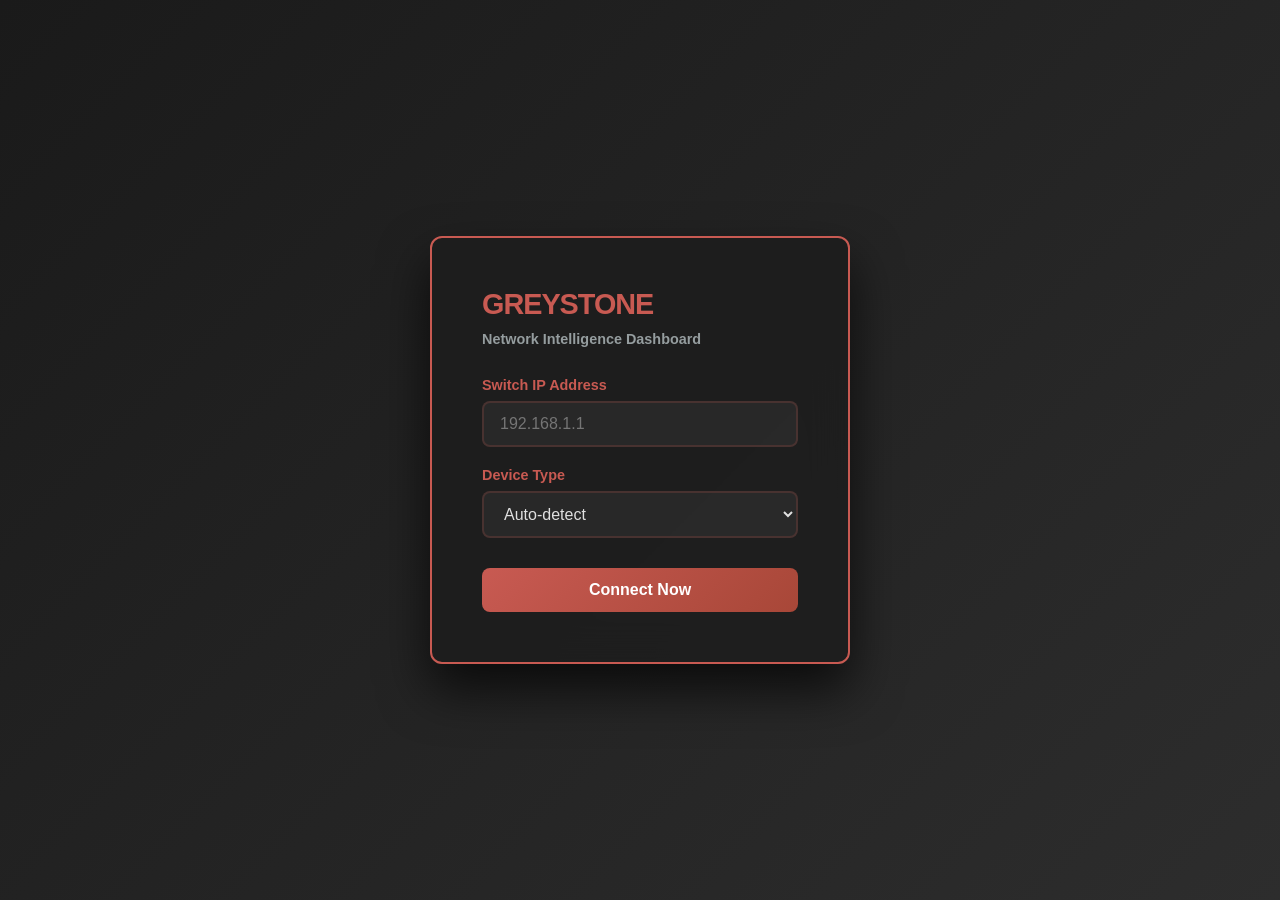
==== switch_health_web/index.html @ efeafa9c "Initial commit" ====
<!DOCTYPE html>
<html lang="en">
<head>
    <meta charset="UTF-8">
    <meta name="viewport" content="width=device-width, initial-scale=1.0">
    <title>Greystone - Network Intelligence Dashboard</title>
    <script src="https://cdn.jsdelivr.net/npm/chart.js@4.4.0/dist/chart.umd.js"></script>
    <link href="https://cdnjs.cloudflare.com/ajax/libs/font-awesome/6.4.0/css/all.min.css" rel="stylesheet">
    <style>
        * {
            margin: 0;
            padding: 0;
            box-sizing: border-box;
        }

        :root {
            --primary-red: #c85a52;
            --dark-red: #a84738;
            --light-red: #d9776d;
        }

        body {
            font-family: 'Segoe UI', Tahoma, Geneva, Verdana, sans-serif;
            background: linear-gradient(135deg, #1a1a1a 0%, #2d2d2d 100%);
            color: #e0e0e0;
            min-height: 100vh;
        }

        /* LOGIN SCREEN */
        .login-wrapper {
            display: flex;
            align-items: center;
            justify-content: center;
            min-height: 100vh;
            background: linear-gradient(135deg, #1a1a1a 0%, #2d2d2d 100%);
        }

        .login-wrapper.hidden {
            display: none;
        }

        .login-card {
            background: rgba(30, 30, 30, 0.95);
            backdrop-filter: blur(20px);
            border: 2px solid var(--primary-red);
            border-radius: 12px;
            padding: 50px;
            width: 100%;
            max-width: 420px;
            box-shadow: 0 25px 50px rgba(0, 0, 0, 0.7);
        }

        .login-logo-img {
            height: 60px;
            width: auto;
            margin-bottom: 20px;
        }

        .login-logo {
            font-size: 1.8rem;
            font-weight: 900;
            color: var(--primary-red);
            margin-bottom: 10px;
            letter-spacing: -1px;
        }

        .login-subtitle {
            color: #959d9f;
            font-size: 0.9rem;
            margin-bottom: 30px;
            font-weight: 600;
        }

        .form-group {
            margin-bottom: 20px;
        }

        .form-group label {
            display: block;
            margin-bottom: 8px;
            font-weight: 600;
            color: var(--primary-red);
            font-size: 0.9rem;
        }

        .form-group input,
        .form-group select {
            width: 100%;
            padding: 12px 16px;
            background: rgba(255, 255, 255, 0.05);
            border: 2px solid rgba(200, 90, 82, 0.2);
            border-radius: 8px;
            color: #e0e0e0;
            font-size: 1rem;
            transition: all 0.3s;
        }

        .form-group input:focus,
        .form-group select:focus {
            outline: none;
            border-color: var(--primary-red);
            background: rgba(200, 90, 82, 0.1);
            box-shadow: 0 0 0 3px rgba(200, 90, 82, 0.1);
        }

        .login-btn {
            width: 100%;
            padding: 13px;
            background: linear-gradient(135deg, var(--primary-red), var(--dark-red));
            color: #fff;
            border: none;
            border-radius: 8px;
            font-weight: 700;
            font-size: 1rem;
            cursor: pointer;
            transition: all 0.3s;
            margin-top: 10px;
        }

        .login-btn:hover {
            transform: translateY(-2px);
            box-shadow: 0 10px 25px rgba(200, 90, 82, 0.3);
        }

        #connect-error {
            color: #ff6b6b;
            font-size: 0.9rem;
            margin-top: 15px;
            padding: 10px;
            background: rgba(255, 107, 107, 0.1);
            border-radius: 6px;
            border: 1px solid rgba(255, 107, 107, 0.3);
            display: none;
        }

        /* DASHBOARD */
        .dashboard {
            display: flex;
            flex-direction: column;
            min-height: 100vh;
        }

        .dashboard.hidden {
            display: none;
        }

        /* Header */
        .header {
            background: linear-gradient(180deg, rgba(30, 30, 30, 0.95) 0%, rgba(20, 20, 20, 0.9) 100%);
            backdrop-filter: blur(10px);
            border-bottom: 2px solid var(--primary-red);
            padding: 20px 40px;
            display: flex;
            justify-content: space-between;
            align-items: center;
        }

        .logo {
            font-size: 1.4rem;
            font-weight: 900;
            color: var(--primary-red);
            display: flex;
            align-items: center;
            gap: 10px;
            letter-spacing: -0.5px;
        }

        .header-right {
            display: flex;
            gap: 30px;
            align-items: center;
        }

        .device-info {
            text-align: right;
        }

        .device-name {
            font-size: 1.1rem;
            font-weight: 700;
            color: #fff;
        }

        .device-status {
            font-size: 0.85rem;
            color: var(--primary-red);
            margin-top: 2px;
            font-weight: 600;
        }

        .status-live {
            display: inline-flex;
            align-items: center;
            gap: 6px;
            padding: 8px 16px;
            background: rgba(200, 90, 82, 0.1);
            border: 2px solid var(--primary-red);
            border-radius: 20px;
            font-size: 0.85rem;
            font-weight: 700;
            color: var(--primary-red);
        }

        .pulse-dot {
            width: 8px;
            height: 8px;
            background: var(--primary-red);
            border-radius: 50%;
            animation: pulse-animation 2s infinite;
        }

        @keyframes pulse-animation {
            0%, 100% { opacity: 1; }
            50% { opacity: 0.4; }
        }

        .btn-disconnect {
            padding: 10px 20px;
            background: rgba(200, 90, 82, 0.15);
            border: 2px solid var(--primary-red);
            color: var(--primary-red);
            border-radius: 6px;
            cursor: pointer;
            font-weight: 700;
            font-size: 0.9rem;
            transition: all 0.3s;
        }

        .btn-disconnect:hover {
            background: rgba(200, 90, 82, 0.3);
        }

        /* Tabs */
        .tabs {
            display: flex;
            gap: 0;
            background: rgba(20, 20, 20, 0.8);
            border-bottom: 2px solid rgba(200, 90, 82, 0.2);
            padding: 0 40px;
            overflow-x: auto;
        }

        .tab-button {
            padding: 16px 24px;
            background: transparent;
            border: none;
            color: #959d9f;
            cursor: pointer;
            font-weight: 700;
            font-size: 0.95rem;
            border-bottom: 3px solid transparent;
            transition: all 0.3s;
            white-space: nowrap;
        }

        .tab-button:hover {
            color: var(--primary-red);
        }

        .tab-button.active {
            color: var(--primary-red);
            border-bottom-color: var(--primary-red);
        }

        /* Content */
        .content {
            flex: 1;
            padding: 40px;
            overflow-y: auto;
            display: flex;
            flex-direction: column;
        }

        .tab-content {
            display: none;
            flex: 1;
        }

        .tab-content.active {
            display: flex;
            flex-direction: column;
        }

        /* Topology Visualization */
        .topo-wrapper {
            display: flex;
            gap: 20px;
            flex: 1;
        }

        .topo-canvas-container {
            flex: 1;
            background: rgba(30, 30, 30, 0.6);
            border: 2px solid rgba(200, 90, 82, 0.2);
            border-radius: 12px;
            padding: 20px;
            position: relative;
            overflow: hidden;
        }

        #topoSVG {
            width: 100%;
            height: 100%;
            background: linear-gradient(135deg, rgba(20,20,20,0.8) 0%, rgba(30,30,30,0.6) 100%);
            border-radius: 8px;
        }

        .topo-panel {
            width: 350px;
            background: rgba(30, 30, 30, 0.6);
            border: 2px solid rgba(200, 90, 82, 0.2);
            border-radius: 12px;
            padding: 20px;
            overflow-y: auto;
            display: flex;
            flex-direction: column;
            gap: 20px;
        }

        .panel-section {
            border: 2px solid rgba(200, 90, 82, 0.1);
            border-radius: 8px;
            padding: 12px;
            background: rgba(200, 90, 82, 0.03);
        }

        .panel-title {
            font-weight: 700;
            color: var(--primary-red);
            margin-bottom: 12px;
            font-size: 0.95rem;
        }

        .device-entry {
            display: flex;
            align-items: center;
            gap: 10px;
            padding: 8px;
            background: rgba(200, 90, 82, 0.05);
            border-radius: 6px;
            margin-bottom: 6px;
            font-size: 0.85rem;
            cursor: pointer;
            transition: all 0.3s;
        }

        .device-entry:hover {
            background: rgba(200, 90, 82, 0.15);
        }

        .device-status-indicator {
            width: 12px;
            height: 12px;
            border-radius: 50%;
            flex-shrink: 0;
        }

        .device-status-indicator.up {
            background: #00ff00;
            box-shadow: 0 0 8px #00ff00;
        }

        .device-status-indicator.down {
            background: #ff0000;
            box-shadow: 0 0 8px #ff0000;
        }

        .logs-panel {
            background: rgba(30, 30, 30, 0.6);
            border: 2px solid rgba(200, 90, 82, 0.2);
            border-radius: 12px;
            padding: 20px;
            flex: 1;
            display: flex;
            flex-direction: column;
            margin-top: 20px;
        }

        .logs-header {
            display: flex;
            justify-content: space-between;
            align-items: center;
            margin-bottom: 12px;
            padding-bottom: 12px;
            border-bottom: 2px solid rgba(200, 90, 82, 0.1);
        }

        .logs-title {
            font-weight: 700;
            color: var(--primary-red);
            font-size: 1rem;
        }

        .logs-filter {
            display: flex;
            gap: 8px;
        }

        .filter-btn {
            padding: 4px 10px;
            background: rgba(200, 90, 82, 0.1);
            border: 2px solid rgba(200, 90, 82, 0.2);
            color: var(--primary-red);
            border-radius: 4px;
            cursor: pointer;
            font-size: 0.75rem;
            font-weight: 600;
            transition: all 0.3s;
        }

        .filter-btn.active {
            background: rgba(200, 90, 82, 0.3);
            border-color: var(--primary-red);
        }

        .logs-content {
            flex: 1;
            overflow-y: auto;
            font-family: 'Courier New', monospace;
            font-size: 0.8rem;
        }

        .log-entry {
            padding: 8px;
            background: rgba(200, 90, 82, 0.05);
            border-left: 3px solid var(--primary-red);
            margin-bottom: 6px;
            border-radius: 2px;
            display: flex;
            gap: 10px;
        }

        .log-entry.error {
            border-left-color: #ff6b6b;
            background: rgba(255, 107, 107, 0.05);
            color: #ff9999;
        }

        .log-entry.warning {
            border-left-color: #ffaa00;
            background: rgba(255, 170, 0, 0.05);
            color: #ffcc99;
        }

        .log-entry.info {
            border-left-color: var(--primary-red);
            background: rgba(200, 90, 82, 0.05);
            color: #ffa080;
        }

        .log-time {
            color: #707070;
            flex-shrink: 0;
            min-width: 100px;
            font-size: 0.75rem;
        }

        .log-msg {
            flex: 1;
            word-break: break-word;
        }

        /* Node styles */
        .topo-node {
            cursor: pointer;
            transition: all 0.3s;
        }

        .topo-node:hover circle {
            filter: brightness(1.3);
        }

        .topo-node text {
            pointer-events: none;
        }

        .topo-link {
            stroke-width: 2;
            fill: none;
            stroke-dasharray: 5,5;
            animation: dashMove 20s linear infinite;
        }

        @keyframes dashMove {
            to {
                stroke-dashoffset: -100;
            }
        }

        .topo-link.up {
            stroke: #00ff00;
            opacity: 0.6;
        }

        .topo-link.down {
            stroke: #ff0000;
            opacity: 0.3;
        }

        .topo-label {
            font-size: 11px;
            fill: #959d9f;
            pointer-events: none;
        }

        /* Metric cards */
        .metrics-grid {
            display: grid;
            grid-template-columns: repeat(auto-fit, minmax(250px, 1fr));
            gap: 20px;
            margin-bottom: 30px;
        }

        .metric-box {
            background: rgba(30, 30, 30, 0.6);
            border: 2px solid rgba(200, 90, 82, 0.2);
            border-radius: 12px;
            padding: 24px;
            position: relative;
            overflow: hidden;
        }

        .metric-box::before {
            content: '';
            position: absolute;
            top: 0;
            left: 0;
            right: 0;
            height: 3px;
            background: linear-gradient(90deg, var(--primary-red), var(--dark-red));
        }

        .metric-value {
            font-size: 2.5rem;
            font-weight: 800;
            color: var(--primary-red);
            margin-bottom: 12px;
        }

        .metric-bar {
            height: 6px;
            background: rgba(200, 90, 82, 0.1);
            border-radius: 3px;
            overflow: hidden;
            margin-bottom: 8px;
        }

        .metric-fill {
            height: 100%;
            background: linear-gradient(90deg, var(--primary-red), var(--dark-red));
            width: 0%;
            transition: width 0.5s ease;
        }

        /* Charts */
        .chart-section {
            display: grid;
            grid-template-columns: repeat(auto-fit, minmax(350px, 1fr));
            gap: 20px;
            margin-bottom: 30px;
        }

        .chart-box {
            background: rgba(30, 30, 30, 0.6);
            border: 2px solid rgba(200, 90, 82, 0.2);
            border-radius: 12px;
            padding: 24px;
        }

        .chart-title {
            font-weight: 700;
            color: var(--primary-red);
            margin-bottom: 20px;
            font-size: 1.05rem;
        }

        .chart-container {
            position: relative;
            height: 300px;
        }

        /* Configuration Workflow */
        .workflow-container {
            background: rgba(30, 30, 30, 0.6);
            border: 2px solid rgba(200, 90, 82, 0.2);
            border-radius: 12px;
            padding: 20px;
            margin-bottom: 20px;
        }

        .workflow-title {
            font-weight: 700;
            color: var(--primary-red);
            margin-bottom: 20px;
            font-size: 1.1rem;
        }

        .workflow-diagram {
            display: flex;
            align-items: center;
            justify-content: space-around;
            gap: 15px;
            margin-bottom: 20px;
            overflow-x: auto;
            padding: 10px;
        }

        .workflow-step {
            display: flex;
            flex-direction: column;
            align-items: center;
            gap: 8px;
            min-width: 100px;
        }

        .workflow-icon {
            width: 50px;
            height: 50px;
            background: rgba(200, 90, 82, 0.1);
            border: 2px solid var(--primary-red);
            border-radius: 50%;
            display: flex;
            align-items: center;
            justify-content: center;
            font-size: 24px;
        }

        .workflow-label {
            font-size: 0.85rem;
            color: #a0a0a0;
            text-align: center;
            font-weight: 600;
        }

        .workflow-arrow {
            font-size: 24px;
            color: var(--primary-red);
        }

        .config-controls {
            display: grid;
            grid-template-columns: 1fr 2fr;
            gap: 20px;
            margin-bottom: 20px;
        }

        .config-selector {
            display: flex;
            flex-direction: column;
            gap: 12px;
        }

        .config-selector label {
            font-weight: 700;
            color: var(--primary-red);
            font-size: 0.9rem;
        }

        .config-selector select {
            padding: 10px;
            background: rgba(30,30,30,0.8);
            border: 2px solid rgba(200,90,82,0.2);
            color: #fff;
            border-radius: 6px;
        }

        .config-params {
            display: flex;
            flex-direction: column;
            gap: 12px;
        }

        .param-input {
            display: flex;
            flex-direction: column;
            gap: 6px;
        }

        .param-input label {
            font-size: 0.85rem;
            color: var(--primary-red);
            font-weight: 600;
        }

        .param-input input {
            padding: 8px 12px;
            background: rgba(30,30,30,0.8);
            border: 2px solid rgba(200,90,82,0.2);
            color: #fff;
            border-radius: 6px;
        }

        .config-buttons {
            display: flex;
            gap: 10px;
            margin-bottom: 20px;
        }

        .btn-config {
            flex: 1;
            padding: 12px;
            border: none;
            border-radius: 6px;
            cursor: pointer;
            font-weight: 700;
            transition: all 0.3s;
        }

        .btn-preview {
            background: rgba(200,90,82,0.2);
            border: 2px solid var(--primary-red);
            color: var(--primary-red);
        }

        .btn-preview:hover {
            background: rgba(200,90,82,0.3);
        }

        .btn-apply {
            background: linear-gradient(135deg, var(--primary-red), var(--dark-red));
            color: #fff;
        }

        .btn-apply:hover {
            transform: translateY(-2px);
            box-shadow: 0 5px 15px rgba(200, 90, 82, 0.3);
        }

        .config-output {
            display: none;
            background: rgba(0,0,0,0.3);
            border: 2px solid rgba(200,90,82,0.2);
            border-radius: 6px;
            padding: 15px;
            font-family: monospace;
            font-size: 0.8rem;
            color: #90EE90;
            max-height: 300px;
            overflow-y: auto;
        }

        ::-webkit-scrollbar {
            width: 8px;
        }

        ::-webkit-scrollbar-track {
            background: transparent;
        }

        ::-webkit-scrollbar-thumb {
            background: rgba(200, 90, 82, 0.2);
            border-radius: 4px;
        }

        ::-webkit-scrollbar-thumb:hover {
            background: rgba(200, 90, 82, 0.4);
        }
    </style>
</head>
<body>
    <!-- LOGIN -->
    <div class="login-wrapper" id="loginWrapper">
        <div class="login-card">
            <img src="/greystone-logo.png" alt="Greystone" class="login-logo-img" onerror="this.style.display='none'">
            <div class="login-logo">GREYSTONE</div>
            <div class="login-subtitle">Network Intelligence Dashboard</div>
            
            <form id="connectForm">
                <div class="form-group">
                    <label>Switch IP Address</label>
                    <input type="text" id="switchIP" placeholder="192.168.1.1" required>
                </div>
                
                <div class="form-group">
                    <label>Device Type</label>
                    <select id="vendorType" required>
                        <option value="auto">Auto-detect</option>
                        <option value="cisco">Cisco IOS/XE</option>
                        <option value="huawei">Huawei VRP</option>
                    </select>
                </div>
                
                <button type="submit" class="login-btn">Connect Now</button>
                <div id="connect-error"></div>
            </form>
        </div>
    </div>

    <!-- DASHBOARD -->
    <div class="dashboard hidden" id="dashboard">
        <!-- Header -->
        <div class="header">
            <div class="logo"><i class="fas fa-network-wired"></i> GREYSTONE</div>
            <div class="header-right">
                <div class="device-info">
                    <div class="device-name" id="deviceName">Connecting...</div>
                    <div class="device-status" id="deviceVendor">Detecting...</div>
                </div>
                <div class="status-live">
                    <div class="pulse-dot"></div>
                    <span id="healthStatus">Initializing</span>
                </div>
                <button class="btn-disconnect" id="disconnectBtn">Disconnect</button>
            </div>
        </div>

        <!-- Tabs -->
        <div class="tabs">
            <button class="tab-button active" data-tab="overview">
                <i class="fas fa-gauge-high"></i> Overview
            </button>
            <button class="tab-button" data-tab="topology">
                <i class="fas fa-sitemap"></i> Visual Topology
            </button>
            <button class="tab-button" data-tab="analytics">
                <i class="fas fa-chart-line"></i> Analytics
            </button>
            <button class="tab-button" data-tab="config">
                <i class="fas fa-sliders-h"></i> Configuration
            </button>
        </div>

        <!-- Content -->
        <div class="content">
            <!-- Overview Tab -->
            <div class="tab-content active" id="overview">
                <div class="metrics-grid" id="metricsGrid"></div>
                <div class="chart-section">
                    <div class="chart-box">
                        <div class="chart-title">CPU Utilization</div>
                        <div class="chart-container">
                            <canvas id="cpuChart"></canvas>
                        </div>
                    </div>
                    <div class="chart-box">
                        <div class="chart-title">Memory Usage</div>
                        <div class="chart-container">
                            <canvas id="memoryChart"></canvas>
                        </div>
                    </div>
                </div>
            </div>

            <!-- Topology Tab -->
            <div class="tab-content" id="topology">
                <div class="topo-wrapper">
                    <div class="topo-canvas-container">
                        <svg id="topoSVG"></svg>
                    </div>
                    <div class="topo-panel">
                        <div class="panel-section">
                            <div class="panel-title"><i class="fas fa-server"></i> Devices</div>
                            <div id="deviceList"></div>
                        </div>
                        <div class="panel-section">
                            <div class="panel-title"><i class="fas fa-link"></i> Links</div>
                            <div id="linkList"></div>
                        </div>
                    </div>
                </div>
                <div class="logs-panel">
                    <div class="logs-header">
                        <div class="logs-title"><i class="fas fa-file-alt"></i> Network Events</div>
                        <div class="logs-filter">
                            <button class="filter-btn active" data-filter="all">All</button>
                            <button class="filter-btn" data-filter="error">Errors</button>
                            <button class="filter-btn" data-filter="warning">Warnings</button>
                            <button class="filter-btn" data-filter="info">Info</button>
                        </div>
                    </div>
                    <div class="logs-content" id="logsContent"></div>
                </div>
            </div>

            <!-- Analytics Tab -->
            <div class="tab-content" id="analytics">
                <div class="chart-section">
                    <div class="chart-box">
                        <div class="chart-title">Health History</div>
                        <div class="chart-container">
                            <canvas id="healthChart"></canvas>
                        </div>
                    </div>
                    <div class="chart-box">
                        <div class="chart-title">Performance Metrics</div>
                        <div class="chart-container">
                            <canvas id="performanceChart"></canvas>
                        </div>
                    </div>
                </div>
            </div>

            <!-- Configuration Tab -->
            <div class="tab-content" id="config">
                <div class="workflow-container">
                    <div class="workflow-title"><i class="fas fa-project-diagram"></i> Configuration Workflow</div>
                    <div class="workflow-diagram">
                        <div class="workflow-step">
                            <div class="workflow-icon">1️⃣</div>
                            <div class="workflow-label">Select Template</div>
                        </div>
                        <div class="workflow-arrow">→</div>
                        <div class="workflow-step">
                            <div class="workflow-icon">2️⃣</div>
                            <div class="workflow-label">Enter Parameters</div>
                        </div>
                        <div class="workflow-arrow">→</div>
                        <div class="workflow-step">
                            <div class="workflow-icon">3️⃣</div>
                            <div class="workflow-label">Preview Config</div>
                        </div>
                        <div class="workflow-arrow">→</div>
                        <div class="workflow-step">
                            <div class="workflow-icon">4️⃣</div>
                            <div class="workflow-label">Apply to Switch</div>
                        </div>
                    </div>
                </div>
            </div>
        </div>
    </div>

    <script src="/app.js"></script>
</body>
</html>
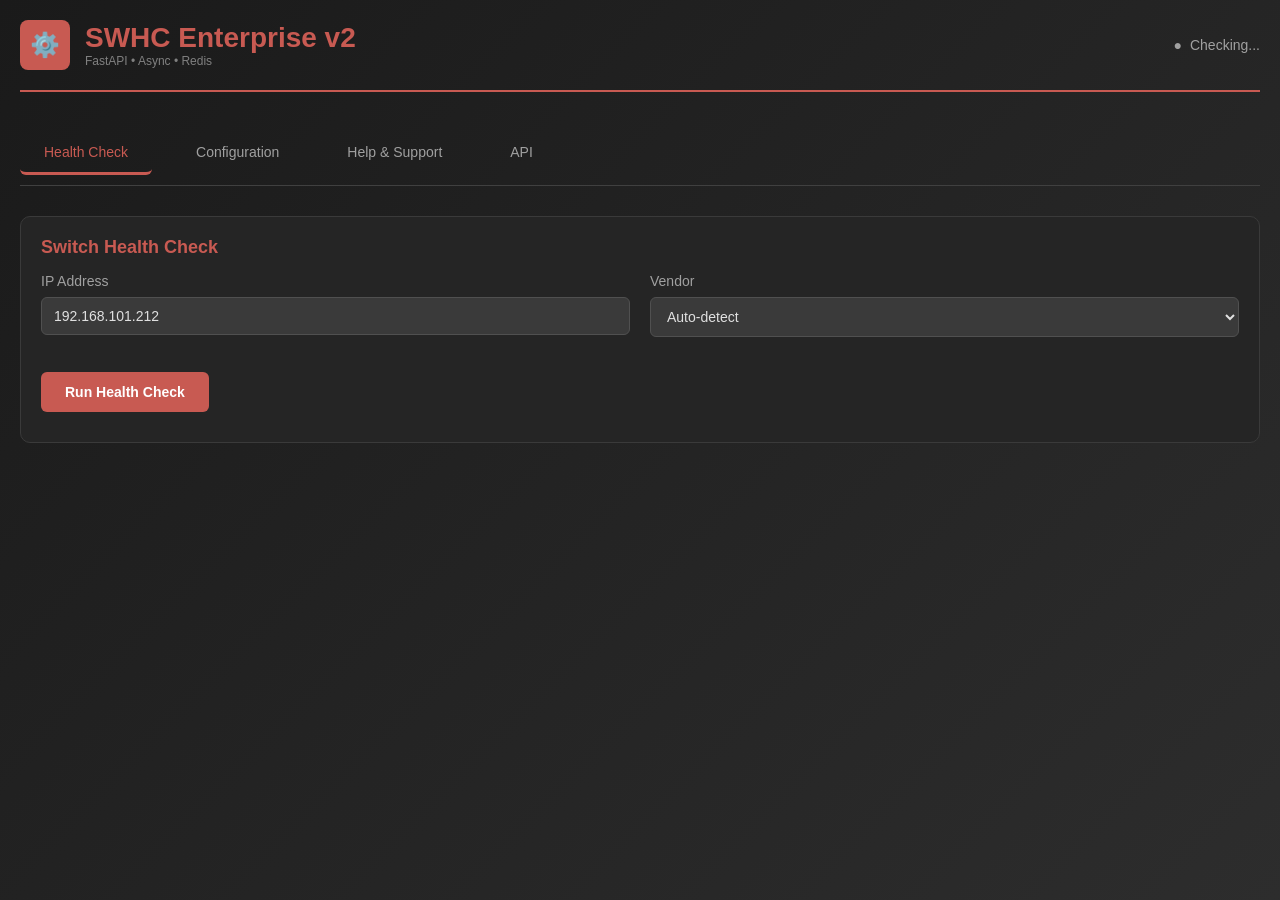
==== commit fa884969: "V2 API build with push configuration." ====
--- a/switch_health_web/index.html
+++ b/switch_health_web/index.html
@@ -3,923 +3,660 @@
 <head>
     <meta charset="UTF-8">
     <meta name="viewport" content="width=device-width, initial-scale=1.0">
-    <title>Greystone - Network Intelligence Dashboard</title>
-    <script src="https://cdn.jsdelivr.net/npm/chart.js@4.4.0/dist/chart.umd.js"></script>
-    <link href="https://cdnjs.cloudflare.com/ajax/libs/font-awesome/6.4.0/css/all.min.css" rel="stylesheet">
+    <title>SWHC Enterprise - Switch Health Dashboard</title>
     <style>
         * {
             margin: 0;
             padding: 0;
             box-sizing: border-box;
         }
-
-        :root {
-            --primary-red: #c85a52;
-            --dark-red: #a84738;
-            --light-red: #d9776d;
-        }
-
+        
         body {
-            font-family: 'Segoe UI', Tahoma, Geneva, Verdana, sans-serif;
+            font-family: -apple-system, BlinkMacSystemFont, 'Segoe UI', Roboto, Oxygen, Ubuntu, Cantarell, sans-serif;
             background: linear-gradient(135deg, #1a1a1a 0%, #2d2d2d 100%);
             color: #e0e0e0;
             min-height: 100vh;
         }
-
-        /* LOGIN SCREEN */
-        .login-wrapper {
+        
+        .container {
+            max-width: 1400px;
+            margin: 0 auto;
+            padding: 20px;
+        }
+        
+        header {
+            display: flex;
+            align-items: center;
+            justify-content: space-between;
+            margin-bottom: 40px;
+            padding-bottom: 20px;
+            border-bottom: 2px solid #c85a52;
+        }
+        
+        .header-left {
+            display: flex;
+            align-items: center;
+            gap: 15px;
+        }
+        
+        .logo {
+            width: 50px;
+            height: 50px;
+            background: #c85a52;
+            border-radius: 8px;
             display: flex;
             align-items: center;
             justify-content: center;
-            min-height: 100vh;
-            background: linear-gradient(135deg, #1a1a1a 0%, #2d2d2d 100%);
-        }
-
-        .login-wrapper.hidden {
+            font-weight: bold;
+            color: white;
+            font-size: 24px;
+        }
+        
+        h1 {
+            font-size: 28px;
+            color: #c85a52;
+        }
+        
+        h3 {
+            font-size: 16px;
+            color: #c85a52;
+            margin: 15px 0 10px 0;
+        }
+        
+        .tabs {
+            display: flex;
+            gap: 10px;
+            margin-bottom: 30px;
+            border-bottom: 1px solid #404040;
+            flex-wrap: wrap;
+        }
+        
+        .tab-btn {
+            padding: 12px 24px;
+            background: transparent;
+            border: none;
+            color: #a0a0a0;
+            cursor: pointer;
+            font-size: 14px;
+            font-weight: 500;
+            border-bottom: 3px solid transparent;
+            transition: all 0.3s;
+        }
+        
+        .tab-btn:hover {
+            color: #c85a52;
+        }
+        
+        .tab-btn.active {
+            color: #c85a52;
+            border-bottom-color: #c85a52;
+        }
+        
+        .tab-content {
             display: none;
-        }
-
-        .login-card {
-            background: rgba(30, 30, 30, 0.95);
-            backdrop-filter: blur(20px);
-            border: 2px solid var(--primary-red);
-            border-radius: 12px;
-            padding: 50px;
-            width: 100%;
-            max-width: 420px;
-            box-shadow: 0 25px 50px rgba(0, 0, 0, 0.7);
-        }
-
-        .login-logo-img {
-            height: 60px;
-            width: auto;
+            animation: fadeIn 0.3s;
+        }
+        
+        .tab-content.active {
+            display: block;
+        }
+        
+        @keyframes fadeIn {
+            from { opacity: 0; transform: translateY(10px); }
+            to { opacity: 1; transform: translateY(0); }
+        }
+        
+        .card {
+            background: #252525;
+            border: 1px solid #3a3a3a;
+            border-radius: 10px;
+            padding: 20px;
             margin-bottom: 20px;
         }
-
-        .login-logo {
-            font-size: 1.8rem;
-            font-weight: 900;
-            color: var(--primary-red);
-            margin-bottom: 10px;
-            letter-spacing: -1px;
-        }
-
-        .login-subtitle {
-            color: #959d9f;
-            font-size: 0.9rem;
-            margin-bottom: 30px;
+        
+        .card-title {
+            font-size: 18px;
+            color: #c85a52;
+            margin-bottom: 15px;
             font-weight: 600;
         }
-
+        
+        .grid-2 {
+            display: grid;
+            grid-template-columns: repeat(auto-fit, minmax(300px, 1fr));
+            gap: 20px;
+            margin-bottom: 20px;
+        }
+        
         .form-group {
-            margin-bottom: 20px;
-        }
-
-        .form-group label {
+            margin-bottom: 15px;
+        }
+        
+        label {
             display: block;
             margin-bottom: 8px;
-            font-weight: 600;
-            color: var(--primary-red);
-            font-size: 0.9rem;
-        }
-
-        .form-group input,
-        .form-group select {
+            color: #a0a0a0;
+            font-size: 14px;
+            font-weight: 500;
+        }
+        
+        input, select, textarea {
             width: 100%;
-            padding: 12px 16px;
-            background: rgba(255, 255, 255, 0.05);
-            border: 2px solid rgba(200, 90, 82, 0.2);
-            border-radius: 8px;
+            padding: 10px 12px;
+            background: #3a3a3a;
+            border: 1px solid #505050;
+            border-radius: 6px;
             color: #e0e0e0;
-            font-size: 1rem;
-            transition: all 0.3s;
-        }
-
-        .form-group input:focus,
-        .form-group select:focus {
+            font-family: inherit;
+            font-size: 14px;
+        }
+        
+        input:focus, select:focus, textarea:focus {
             outline: none;
-            border-color: var(--primary-red);
-            background: rgba(200, 90, 82, 0.1);
+            border-color: #c85a52;
             box-shadow: 0 0 0 3px rgba(200, 90, 82, 0.1);
         }
-
-        .login-btn {
-            width: 100%;
-            padding: 13px;
-            background: linear-gradient(135deg, var(--primary-red), var(--dark-red));
-            color: #fff;
-            border: none;
-            border-radius: 8px;
-            font-weight: 700;
-            font-size: 1rem;
-            cursor: pointer;
-            transition: all 0.3s;
-            margin-top: 10px;
-        }
-
-        .login-btn:hover {
-            transform: translateY(-2px);
-            box-shadow: 0 10px 25px rgba(200, 90, 82, 0.3);
-        }
-
-        #connect-error {
-            color: #ff6b6b;
-            font-size: 0.9rem;
-            margin-top: 15px;
-            padding: 10px;
-            background: rgba(255, 107, 107, 0.1);
-            border-radius: 6px;
-            border: 1px solid rgba(255, 107, 107, 0.3);
-            display: none;
-        }
-
-        /* DASHBOARD */
-        .dashboard {
-            display: flex;
-            flex-direction: column;
-            min-height: 100vh;
-        }
-
-        .dashboard.hidden {
-            display: none;
-        }
-
-        /* Header */
-        .header {
-            background: linear-gradient(180deg, rgba(30, 30, 30, 0.95) 0%, rgba(20, 20, 20, 0.9) 100%);
-            backdrop-filter: blur(10px);
-            border-bottom: 2px solid var(--primary-red);
-            padding: 20px 40px;
-            display: flex;
-            justify-content: space-between;
-            align-items: center;
-        }
-
-        .logo {
-            font-size: 1.4rem;
-            font-weight: 900;
-            color: var(--primary-red);
-            display: flex;
-            align-items: center;
-            gap: 10px;
-            letter-spacing: -0.5px;
-        }
-
-        .header-right {
-            display: flex;
-            gap: 30px;
-            align-items: center;
-        }
-
-        .device-info {
-            text-align: right;
-        }
-
-        .device-name {
-            font-size: 1.1rem;
-            font-weight: 700;
-            color: #fff;
-        }
-
-        .device-status {
-            font-size: 0.85rem;
-            color: var(--primary-red);
-            margin-top: 2px;
-            font-weight: 600;
-        }
-
-        .status-live {
-            display: inline-flex;
-            align-items: center;
-            gap: 6px;
-            padding: 8px 16px;
-            background: rgba(200, 90, 82, 0.1);
-            border: 2px solid var(--primary-red);
-            border-radius: 20px;
-            font-size: 0.85rem;
-            font-weight: 700;
-            color: var(--primary-red);
-        }
-
-        .pulse-dot {
-            width: 8px;
-            height: 8px;
-            background: var(--primary-red);
-            border-radius: 50%;
-            animation: pulse-animation 2s infinite;
-        }
-
-        @keyframes pulse-animation {
-            0%, 100% { opacity: 1; }
-            50% { opacity: 0.4; }
-        }
-
-        .btn-disconnect {
-            padding: 10px 20px;
-            background: rgba(200, 90, 82, 0.15);
-            border: 2px solid var(--primary-red);
-            color: var(--primary-red);
-            border-radius: 6px;
-            cursor: pointer;
-            font-weight: 700;
-            font-size: 0.9rem;
-            transition: all 0.3s;
-        }
-
-        .btn-disconnect:hover {
-            background: rgba(200, 90, 82, 0.3);
-        }
-
-        /* Tabs */
-        .tabs {
-            display: flex;
-            gap: 0;
-            background: rgba(20, 20, 20, 0.8);
-            border-bottom: 2px solid rgba(200, 90, 82, 0.2);
-            padding: 0 40px;
-            overflow-x: auto;
-        }
-
-        .tab-button {
-            padding: 16px 24px;
-            background: transparent;
-            border: none;
-            color: #959d9f;
-            cursor: pointer;
-            font-weight: 700;
-            font-size: 0.95rem;
-            border-bottom: 3px solid transparent;
-            transition: all 0.3s;
-            white-space: nowrap;
-        }
-
-        .tab-button:hover {
-            color: var(--primary-red);
-        }
-
-        .tab-button.active {
-            color: var(--primary-red);
-            border-bottom-color: var(--primary-red);
-        }
-
-        /* Content */
-        .content {
-            flex: 1;
-            padding: 40px;
-            overflow-y: auto;
-            display: flex;
-            flex-direction: column;
-        }
-
-        .tab-content {
-            display: none;
-            flex: 1;
-        }
-
-        .tab-content.active {
-            display: flex;
-            flex-direction: column;
-        }
-
-        /* Topology Visualization */
-        .topo-wrapper {
-            display: flex;
-            gap: 20px;
-            flex: 1;
-        }
-
-        .topo-canvas-container {
-            flex: 1;
-            background: rgba(30, 30, 30, 0.6);
-            border: 2px solid rgba(200, 90, 82, 0.2);
-            border-radius: 12px;
-            padding: 20px;
-            position: relative;
-            overflow: hidden;
-        }
-
-        #topoSVG {
-            width: 100%;
-            height: 100%;
-            background: linear-gradient(135deg, rgba(20,20,20,0.8) 0%, rgba(30,30,30,0.6) 100%);
-            border-radius: 8px;
-        }
-
-        .topo-panel {
-            width: 350px;
-            background: rgba(30, 30, 30, 0.6);
-            border: 2px solid rgba(200, 90, 82, 0.2);
-            border-radius: 12px;
-            padding: 20px;
-            overflow-y: auto;
-            display: flex;
-            flex-direction: column;
-            gap: 20px;
-        }
-
-        .panel-section {
-            border: 2px solid rgba(200, 90, 82, 0.1);
-            border-radius: 8px;
-            padding: 12px;
-            background: rgba(200, 90, 82, 0.03);
-        }
-
-        .panel-title {
-            font-weight: 700;
-            color: var(--primary-red);
-            margin-bottom: 12px;
-            font-size: 0.95rem;
-        }
-
-        .device-entry {
-            display: flex;
-            align-items: center;
-            gap: 10px;
-            padding: 8px;
-            background: rgba(200, 90, 82, 0.05);
-            border-radius: 6px;
-            margin-bottom: 6px;
-            font-size: 0.85rem;
-            cursor: pointer;
-            transition: all 0.3s;
-        }
-
-        .device-entry:hover {
-            background: rgba(200, 90, 82, 0.15);
-        }
-
-        .device-status-indicator {
-            width: 12px;
-            height: 12px;
-            border-radius: 50%;
-            flex-shrink: 0;
-        }
-
-        .device-status-indicator.up {
-            background: #00ff00;
-            box-shadow: 0 0 8px #00ff00;
-        }
-
-        .device-status-indicator.down {
-            background: #ff0000;
-            box-shadow: 0 0 8px #ff0000;
-        }
-
-        .logs-panel {
-            background: rgba(30, 30, 30, 0.6);
-            border: 2px solid rgba(200, 90, 82, 0.2);
-            border-radius: 12px;
-            padding: 20px;
-            flex: 1;
-            display: flex;
-            flex-direction: column;
-            margin-top: 20px;
-        }
-
-        .logs-header {
-            display: flex;
-            justify-content: space-between;
-            align-items: center;
-            margin-bottom: 12px;
-            padding-bottom: 12px;
-            border-bottom: 2px solid rgba(200, 90, 82, 0.1);
-        }
-
-        .logs-title {
-            font-weight: 700;
-            color: var(--primary-red);
-            font-size: 1rem;
-        }
-
-        .logs-filter {
-            display: flex;
-            gap: 8px;
-        }
-
-        .filter-btn {
-            padding: 4px 10px;
-            background: rgba(200, 90, 82, 0.1);
-            border: 2px solid rgba(200, 90, 82, 0.2);
-            color: var(--primary-red);
-            border-radius: 4px;
-            cursor: pointer;
-            font-size: 0.75rem;
-            font-weight: 600;
-            transition: all 0.3s;
-        }
-
-        .filter-btn.active {
-            background: rgba(200, 90, 82, 0.3);
-            border-color: var(--primary-red);
-        }
-
-        .logs-content {
-            flex: 1;
-            overflow-y: auto;
-            font-family: 'Courier New', monospace;
-            font-size: 0.8rem;
-        }
-
-        .log-entry {
-            padding: 8px;
-            background: rgba(200, 90, 82, 0.05);
-            border-left: 3px solid var(--primary-red);
-            margin-bottom: 6px;
-            border-radius: 2px;
-            display: flex;
-            gap: 10px;
-        }
-
-        .log-entry.error {
-            border-left-color: #ff6b6b;
-            background: rgba(255, 107, 107, 0.05);
-            color: #ff9999;
-        }
-
-        .log-entry.warning {
-            border-left-color: #ffaa00;
-            background: rgba(255, 170, 0, 0.05);
-            color: #ffcc99;
-        }
-
-        .log-entry.info {
-            border-left-color: var(--primary-red);
-            background: rgba(200, 90, 82, 0.05);
-            color: #ffa080;
-        }
-
-        .log-time {
-            color: #707070;
-            flex-shrink: 0;
-            min-width: 100px;
-            font-size: 0.75rem;
-        }
-
-        .log-msg {
-            flex: 1;
-            word-break: break-word;
-        }
-
-        /* Node styles */
-        .topo-node {
-            cursor: pointer;
-            transition: all 0.3s;
-        }
-
-        .topo-node:hover circle {
-            filter: brightness(1.3);
-        }
-
-        .topo-node text {
-            pointer-events: none;
-        }
-
-        .topo-link {
-            stroke-width: 2;
-            fill: none;
-            stroke-dasharray: 5,5;
-            animation: dashMove 20s linear infinite;
-        }
-
-        @keyframes dashMove {
-            to {
-                stroke-dashoffset: -100;
-            }
-        }
-
-        .topo-link.up {
-            stroke: #00ff00;
-            opacity: 0.6;
-        }
-
-        .topo-link.down {
-            stroke: #ff0000;
-            opacity: 0.3;
-        }
-
-        .topo-label {
-            font-size: 11px;
-            fill: #959d9f;
-            pointer-events: none;
-        }
-
-        /* Metric cards */
-        .metrics-grid {
-            display: grid;
-            grid-template-columns: repeat(auto-fit, minmax(250px, 1fr));
-            gap: 20px;
-            margin-bottom: 30px;
-        }
-
-        .metric-box {
-            background: rgba(30, 30, 30, 0.6);
-            border: 2px solid rgba(200, 90, 82, 0.2);
-            border-radius: 12px;
-            padding: 24px;
-            position: relative;
-            overflow: hidden;
-        }
-
-        .metric-box::before {
-            content: '';
-            position: absolute;
-            top: 0;
-            left: 0;
-            right: 0;
-            height: 3px;
-            background: linear-gradient(90deg, var(--primary-red), var(--dark-red));
-        }
-
-        .metric-value {
-            font-size: 2.5rem;
-            font-weight: 800;
-            color: var(--primary-red);
-            margin-bottom: 12px;
-        }
-
-        .metric-bar {
-            height: 6px;
-            background: rgba(200, 90, 82, 0.1);
-            border-radius: 3px;
-            overflow: hidden;
-            margin-bottom: 8px;
-        }
-
-        .metric-fill {
-            height: 100%;
-            background: linear-gradient(90deg, var(--primary-red), var(--dark-red));
-            width: 0%;
-            transition: width 0.5s ease;
-        }
-
-        /* Charts */
-        .chart-section {
-            display: grid;
-            grid-template-columns: repeat(auto-fit, minmax(350px, 1fr));
-            gap: 20px;
-            margin-bottom: 30px;
-        }
-
-        .chart-box {
-            background: rgba(30, 30, 30, 0.6);
-            border: 2px solid rgba(200, 90, 82, 0.2);
-            border-radius: 12px;
-            padding: 24px;
-        }
-
-        .chart-title {
-            font-weight: 700;
-            color: var(--primary-red);
-            margin-bottom: 20px;
-            font-size: 1.05rem;
-        }
-
-        .chart-container {
-            position: relative;
-            height: 300px;
-        }
-
-        /* Configuration Workflow */
-        .workflow-container {
-            background: rgba(30, 30, 30, 0.6);
-            border: 2px solid rgba(200, 90, 82, 0.2);
-            border-radius: 12px;
-            padding: 20px;
-            margin-bottom: 20px;
-        }
-
-        .workflow-title {
-            font-weight: 700;
-            color: var(--primary-red);
-            margin-bottom: 20px;
-            font-size: 1.1rem;
-        }
-
-        .workflow-diagram {
-            display: flex;
-            align-items: center;
-            justify-content: space-around;
-            gap: 15px;
-            margin-bottom: 20px;
-            overflow-x: auto;
-            padding: 10px;
-        }
-
-        .workflow-step {
-            display: flex;
-            flex-direction: column;
-            align-items: center;
-            gap: 8px;
-            min-width: 100px;
-        }
-
-        .workflow-icon {
-            width: 50px;
-            height: 50px;
-            background: rgba(200, 90, 82, 0.1);
-            border: 2px solid var(--primary-red);
-            border-radius: 50%;
-            display: flex;
-            align-items: center;
-            justify-content: center;
-            font-size: 24px;
-        }
-
-        .workflow-label {
-            font-size: 0.85rem;
-            color: #a0a0a0;
-            text-align: center;
-            font-weight: 600;
-        }
-
-        .workflow-arrow {
-            font-size: 24px;
-            color: var(--primary-red);
-        }
-
-        .config-controls {
-            display: grid;
-            grid-template-columns: 1fr 2fr;
-            gap: 20px;
-            margin-bottom: 20px;
-        }
-
-        .config-selector {
-            display: flex;
-            flex-direction: column;
-            gap: 12px;
-        }
-
-        .config-selector label {
-            font-weight: 700;
-            color: var(--primary-red);
-            font-size: 0.9rem;
-        }
-
-        .config-selector select {
-            padding: 10px;
-            background: rgba(30,30,30,0.8);
-            border: 2px solid rgba(200,90,82,0.2);
-            color: #fff;
-            border-radius: 6px;
-        }
-
-        .config-params {
-            display: flex;
-            flex-direction: column;
-            gap: 12px;
-        }
-
-        .param-input {
-            display: flex;
-            flex-direction: column;
-            gap: 6px;
-        }
-
-        .param-input label {
-            font-size: 0.85rem;
-            color: var(--primary-red);
-            font-weight: 600;
-        }
-
-        .param-input input {
-            padding: 8px 12px;
-            background: rgba(30,30,30,0.8);
-            border: 2px solid rgba(200,90,82,0.2);
-            color: #fff;
-            border-radius: 6px;
-        }
-
-        .config-buttons {
-            display: flex;
-            gap: 10px;
-            margin-bottom: 20px;
-        }
-
-        .btn-config {
-            flex: 1;
-            padding: 12px;
+        
+        button {
+            padding: 12px 24px;
+            background: #c85a52;
+            color: white;
             border: none;
             border-radius: 6px;
             cursor: pointer;
-            font-weight: 700;
+            font-weight: 600;
+            font-size: 14px;
             transition: all 0.3s;
-        }
-
-        .btn-preview {
-            background: rgba(200,90,82,0.2);
-            border: 2px solid var(--primary-red);
-            color: var(--primary-red);
-        }
-
-        .btn-preview:hover {
-            background: rgba(200,90,82,0.3);
-        }
-
-        .btn-apply {
-            background: linear-gradient(135deg, var(--primary-red), var(--dark-red));
-            color: #fff;
-        }
-
-        .btn-apply:hover {
+            margin-bottom: 10px;
+            margin-right: 10px;
+        }
+        
+        button:hover {
+            background: #a84738;
             transform: translateY(-2px);
-            box-shadow: 0 5px 15px rgba(200, 90, 82, 0.3);
-        }
-
-        .config-output {
-            display: none;
-            background: rgba(0,0,0,0.3);
-            border: 2px solid rgba(200,90,82,0.2);
+        }
+        
+        button:disabled {
+            background: #606060;
+            cursor: not-allowed;
+            transform: none;
+        }
+        
+        .btn-secondary {
+            background: #505050;
+        }
+        
+        .btn-secondary:hover {
+            background: #606060;
+        }
+        
+        .code-block {
+            background: #1a1a1a;
+            border: 1px solid #404040;
             border-radius: 6px;
             padding: 15px;
-            font-family: monospace;
-            font-size: 0.8rem;
-            color: #90EE90;
-            max-height: 300px;
-            overflow-y: auto;
+            font-family: 'Monaco', 'Courier New', monospace;
+            font-size: 12px;
+            color: #7ec699;
+            overflow-x: auto;
+            white-space: pre-wrap;
+            word-wrap: break-word;
+            margin: 10px 0;
+        }
+        
+        .success {
+            background: rgba(39, 174, 96, 0.1);
+            border: 1px solid #27ae60;
+        }
+        
+        .error {
+            background: rgba(200, 90, 82, 0.1);
+            border: 1px solid #c85a52;
+        }
+        
+        .warning {
+            background: rgba(230, 126, 34, 0.1);
+            border: 1px solid #e67e22;
+        }
+        
+        .tip-box {
+            margin-top: 15px;
+            padding: 15px;
+            background: rgba(200, 90, 82, 0.05);
+            border-left: 3px solid #c85a52;
+            border-radius: 4px;
+        }
+        
+        .tip-box ul {
+            margin: 10px 0 0 20px;
+            color: #a0a0a0;
+            font-size: 13px;
+            line-height: 1.8;
+        }
+        
+        .loading {
+            display: inline-block;
+            width: 20px;
+            height: 20px;
+            border: 3px solid #404040;
+            border-top-color: #c85a52;
+            border-radius: 50%;
+            animation: spin 1s linear infinite;
+        }
+        
+        @keyframes spin {
+            to { transform: rotate(360deg); }
+        }
+        
+        .api-status {
+            display: flex;
+            align-items: center;
+            gap: 8px;
+            font-size: 14px;
+            color: #a0a0a0;
+        }
+        
+        .api-status.ready {
+            color: #27ae60;
         }
 
-        ::-webkit-scrollbar {
-            width: 8px;
-        }
-
-        ::-webkit-scrollbar-track {
-            background: transparent;
-        }
-
-        ::-webkit-scrollbar-thumb {
+        .template-grid {
+            display: grid;
+            grid-template-columns: repeat(auto-fit, minmax(180px, 1fr));
+            gap: 15px;
+            margin-bottom: 20px;
+        }
+        
+        .template-card {
+            background: #2d2d2d;
+            border: 2px solid #3a3a3a;
+            border-radius: 8px;
+            padding: 15px;
+            cursor: pointer;
+            transition: all 0.3s;
+        }
+        
+        .template-card:hover {
+            border-color: #c85a52;
+            background: #323232;
+        }
+        
+        .template-card.selected {
+            border-color: #c85a52;
+            background: rgba(200, 90, 82, 0.1);
+        }
+        
+        .template-name {
+            font-weight: 600;
+            color: #c85a52;
+            margin-bottom: 8px;
+            font-size: 13px;
+        }
+        
+        .template-desc {
+            font-size: 12px;
+            color: #808080;
+            margin-bottom: 10px;
+            line-height: 1.4;
+        }
+        
+        .template-purpose {
+            display: inline-block;
+            padding: 4px 8px;
             background: rgba(200, 90, 82, 0.2);
+            color: #c85a52;
             border-radius: 4px;
-        }
-
-        ::-webkit-scrollbar-thumb:hover {
-            background: rgba(200, 90, 82, 0.4);
+            font-size: 11px;
+            font-weight: 600;
         }
     </style>
 </head>
 <body>
-    <!-- LOGIN -->
-    <div class="login-wrapper" id="loginWrapper">
-        <div class="login-card">
-            <img src="/greystone-logo.png" alt="Greystone" class="login-logo-img" onerror="this.style.display='none'">
-            <div class="login-logo">GREYSTONE</div>
-            <div class="login-subtitle">Network Intelligence Dashboard</div>
-            
-            <form id="connectForm">
+    <div class="container">
+        <header>
+            <div class="header-left">
+                <div class="logo">⚙️</div>
+                <div>
+                    <h1>SWHC Enterprise v2</h1>
+                    <div style="font-size: 12px; color: #808080;">FastAPI • Async • Redis</div>
+                </div>
+            </div>
+            <div class="api-status" id="apiStatus">
+                <span>●</span>
+                <span>Checking...</span>
+            </div>
+        </header>
+        
+        <div class="tabs">
+            <button class="tab-btn active" onclick="switchTab('health', this)">Health Check</button>
+            <button class="tab-btn" onclick="switchTab('config', this)">Configuration</button>
+            <button class="tab-btn" onclick="switchTab('help', this)">Help & Support</button>
+            <button class="tab-btn" onclick="switchTab('api', this)">API</button>
+        </div>
+        
+        <!-- Health Check Tab -->
+        <div id="health" class="tab-content active">
+            <div class="card">
+                <div class="card-title">Switch Health Check</div>
+                <div class="grid-2">
+                    <div class="form-group">
+                        <label>IP Address</label>
+                        <input type="text" id="switchIP" placeholder="192.168.101.212" value="192.168.101.212">
+                    </div>
+                    <div class="form-group">
+                        <label>Vendor</label>
+                        <select id="switchVendor">
+                            <option value="auto">Auto-detect</option>
+                            <option value="cisco">Cisco IOS</option>
+                            <option value="huawei">Huawei VRP</option>
+                        </select>
+                    </div>
+                </div>
+                <button onclick="checkHealth()">Run Health Check</button>
+            </div>
+            
+            <div id="healthResults"></div>
+        </div>
+        
+        <!-- Configuration Tab -->
+        <div id="config" class="tab-content">
+            <div class="card">
+                <div class="card-title">Configuration Templates</div>
                 <div class="form-group">
-                    <label>Switch IP Address</label>
-                    <input type="text" id="switchIP" placeholder="192.168.1.1" required>
-                </div>
-                
-                <div class="form-group">
-                    <label>Device Type</label>
-                    <select id="vendorType" required>
-                        <option value="auto">Auto-detect</option>
-                        <option value="cisco">Cisco IOS/XE</option>
+                    <label>Vendor</label>
+                    <select id="configVendor" onchange="loadTemplates()">
+                        <option value="cisco">Cisco IOS</option>
                         <option value="huawei">Huawei VRP</option>
                     </select>
                 </div>
-                
-                <button type="submit" class="login-btn">Connect Now</button>
-                <div id="connect-error"></div>
-            </form>
+                <div id="templatesContainer" class="template-grid"></div>
+            </div>
+            
+            <div id="configForm"></div>
+            <div id="configResults"></div>
         </div>
-    </div>
-
-    <!-- DASHBOARD -->
-    <div class="dashboard hidden" id="dashboard">
-        <!-- Header -->
-        <div class="header">
-            <div class="logo"><i class="fas fa-network-wired"></i> GREYSTONE</div>
-            <div class="header-right">
-                <div class="device-info">
-                    <div class="device-name" id="deviceName">Connecting...</div>
-                    <div class="device-status" id="deviceVendor">Detecting...</div>
+        
+        <!-- Help & Support Tab -->
+        <div id="help" class="tab-content">
+            <div class="card">
+                <div class="card-title">Troubleshooting Guide</div>
+                
+                <h3>❌ "Authentication failed"</h3>
+                <p style="color: #a0a0a0; margin-bottom: 10px;">Your credentials are wrong or the switch rejected the login.</p>
+                <div class="tip-box">
+                    <strong>Solutions:</strong>
+                    <ul>
+                        <li>Verify credentials: Username=<code style="background: #1a1a1a; padding: 2px 4px;">networks</code>, Password=<code style="background: #1a1a1a; padding: 2px 4px;">w00Lw0rTh$</code></li>
+                        <li>Test SSH manually: <code style="background: #1a1a1a; padding: 2px 4px;">ssh networks@192.168.101.212</code></li>
+                        <li>Check if SSH is enabled on the switch</li>
+                        <li>Verify the .env file has correct credentials</li>
+                    </ul>
                 </div>
-                <div class="status-live">
-                    <div class="pulse-dot"></div>
-                    <span id="healthStatus">Initializing</span>
+                
+                <h3>❌ "Connection timeout" / "not reachable"</h3>
+                <p style="color: #a0a0a0; margin-bottom: 10px;">The switch IP address is not accessible from the container.</p>
+                <div class="tip-box">
+                    <strong>Solutions:</strong>
+                    <ul>
+                        <li>Verify switch IP is correct (192.168.101.212 or 192.168.101.101)</li>
+                        <li>Ensure switch is powered ON and has network connectivity</li>
+                        <li>Test network connectivity from your host: <code style="background: #1a1a1a; padding: 2px 4px;">ping 192.168.101.212</code></li>
+                        <li>Check firewall rules allow SSH (port 22) to the switch</li>
+                        <li>Verify Docker container network settings</li>
+                    </ul>
                 </div>
-                <button class="btn-disconnect" id="disconnectBtn">Disconnect</button>
-            </div>
-        </div>
-
-        <!-- Tabs -->
-        <div class="tabs">
-            <button class="tab-button active" data-tab="overview">
-                <i class="fas fa-gauge-high"></i> Overview
-            </button>
-            <button class="tab-button" data-tab="topology">
-                <i class="fas fa-sitemap"></i> Visual Topology
-            </button>
-            <button class="tab-button" data-tab="analytics">
-                <i class="fas fa-chart-line"></i> Analytics
-            </button>
-            <button class="tab-button" data-tab="config">
-                <i class="fas fa-sliders-h"></i> Configuration
-            </button>
-        </div>
-
-        <!-- Content -->
-        <div class="content">
-            <!-- Overview Tab -->
-            <div class="tab-content active" id="overview">
-                <div class="metrics-grid" id="metricsGrid"></div>
-                <div class="chart-section">
-                    <div class="chart-box">
-                        <div class="chart-title">CPU Utilization</div>
-                        <div class="chart-container">
-                            <canvas id="cpuChart"></canvas>
-                        </div>
+                
+                <h3>📊 Switch Configuration</h3>
+                <div style="background: #1a1a1a; padding: 15px; border-radius: 6px; border-left: 3px solid #c85a52;">
+                    <div style="margin-bottom: 15px;">
+                        <strong style="color: #c85a52;">Primary Switch (Cisco):</strong><br>
+                        <span style="color: #a0a0a0; font-size: 13px;">
+                            IP: <code>192.168.101.212</code><br>
+                            Model: <code>Cisco Catalyst 9200L</code><br>
+                            Type: <code>Cisco IOS</code><br>
+                            SSH Port: <code>22</code>
+                        </span>
                     </div>
-                    <div class="chart-box">
-                        <div class="chart-title">Memory Usage</div>
-                        <div class="chart-container">
-                            <canvas id="memoryChart"></canvas>
-                        </div>
-                    </div>
-                </div>
-            </div>
-
-            <!-- Topology Tab -->
-            <div class="tab-content" id="topology">
-                <div class="topo-wrapper">
-                    <div class="topo-canvas-container">
-                        <svg id="topoSVG"></svg>
-                    </div>
-                    <div class="topo-panel">
-                        <div class="panel-section">
-                            <div class="panel-title"><i class="fas fa-server"></i> Devices</div>
-                            <div id="deviceList"></div>
-                        </div>
-                        <div class="panel-section">
-                            <div class="panel-title"><i class="fas fa-link"></i> Links</div>
-                            <div id="linkList"></div>
-                        </div>
-                    </div>
-                </div>
-                <div class="logs-panel">
-                    <div class="logs-header">
-                        <div class="logs-title"><i class="fas fa-file-alt"></i> Network Events</div>
-                        <div class="logs-filter">
-                            <button class="filter-btn active" data-filter="all">All</button>
-                            <button class="filter-btn" data-filter="error">Errors</button>
-                            <button class="filter-btn" data-filter="warning">Warnings</button>
-                            <button class="filter-btn" data-filter="info">Info</button>
-                        </div>
-                    </div>
-                    <div class="logs-content" id="logsContent"></div>
-                </div>
-            </div>
-
-            <!-- Analytics Tab -->
-            <div class="tab-content" id="analytics">
-                <div class="chart-section">
-                    <div class="chart-box">
-                        <div class="chart-title">Health History</div>
-                        <div class="chart-container">
-                            <canvas id="healthChart"></canvas>
-                        </div>
-                    </div>
-                    <div class="chart-box">
-                        <div class="chart-title">Performance Metrics</div>
-                        <div class="chart-container">
-                            <canvas id="performanceChart"></canvas>
-                        </div>
-                    </div>
-                </div>
-            </div>
-
-            <!-- Configuration Tab -->
-            <div class="tab-content" id="config">
-                <div class="workflow-container">
-                    <div class="workflow-title"><i class="fas fa-project-diagram"></i> Configuration Workflow</div>
-                    <div class="workflow-diagram">
-                        <div class="workflow-step">
-                            <div class="workflow-icon">1️⃣</div>
-                            <div class="workflow-label">Select Template</div>
-                        </div>
-                        <div class="workflow-arrow">→</div>
-                        <div class="workflow-step">
-                            <div class="workflow-icon">2️⃣</div>
-                            <div class="workflow-label">Enter Parameters</div>
-                        </div>
-                        <div class="workflow-arrow">→</div>
-                        <div class="workflow-step">
-                            <div class="workflow-icon">3️⃣</div>
-                            <div class="workflow-label">Preview Config</div>
-                        </div>
-                        <div class="workflow-arrow">→</div>
-                        <div class="workflow-step">
-                            <div class="workflow-icon">4️⃣</div>
-                            <div class="workflow-label">Apply to Switch</div>
-                        </div>
+                    <div>
+                        <strong style="color: #c85a52;">Secondary Switch (Huawei):</strong><br>
+                        <span style="color: #a0a0a0; font-size: 13px;">
+                            IP: <code>192.168.101.101</code><br>
+                            Model: <code>Huawei VRP</code><br>
+                            Type: <code>Huawei</code><br>
+                            SSH Port: <code>22</code>
+                        </span>
                     </div>
                 </div>
             </div>
         </div>
+        
+        <!-- API Tab -->
+        <div id="api" class="tab-content">
+            <div class="card">
+                <div class="card-title">API Documentation</div>
+                <p style="color: #a0a0a0; margin-bottom: 15px;">Interactive API documentation:</p>
+                <button onclick="window.open('/docs', '_blank')">📚 Swagger UI</button>
+                <button onclick="window.open('/redoc', '_blank')" class="btn-secondary">📖 ReDoc</button>
+                
+                <h3>Available Endpoints</h3>
+                <div class="code-block">GET  /api/v1/health
+GET  /api/v1/health/ready
+GET  /api/v1/switches
+POST /api/v1/switches
+GET  /api/v1/switches/{id}
+POST /api/v1/switches/check-health
+GET  /api/v1/config/templates?vendor=cisco
+POST /api/v1/config/preview
+GET  /api/v1/config/templates/{vendor}/{template_name}</div>
+            </div>
+        </div>
     </div>
-
-    <script src="/app.js"></script>
+    
+    <script>
+        const API_BASE = '/api/v1';
+        let selectedTemplate = null;
+        
+        window.addEventListener('load', async () => {
+            checkAPIHealth();
+            loadTemplates();
+        });
+        
+        async function checkAPIHealth() {
+            try {
+                const res = await fetch(`${API_BASE}/health`);
+                if (res.ok) {
+                    document.getElementById('apiStatus').className = 'api-status ready';
+                    document.getElementById('apiStatus').innerHTML = '<span>●</span><span>API Ready</span>';
+                }
+            } catch (err) {
+                document.getElementById('apiStatus').className = 'api-status';
+                document.getElementById('apiStatus').innerHTML = '<span>●</span><span>API Offline</span>';
+            }
+        }
+        
+        function switchTab(tabName, btn) {
+            document.querySelectorAll('.tab-content').forEach(el => el.classList.remove('active'));
+            document.querySelectorAll('.tab-btn').forEach(el => el.classList.remove('active'));
+            document.getElementById(tabName).classList.add('active');
+            btn.classList.add('active');
+        }
+        
+        async function checkHealth() {
+            const ip = document.getElementById('switchIP').value;
+            const vendor = document.getElementById('switchVendor').value;
+            
+            if (!ip) {
+                alert('Please enter an IP address');
+                return;
+            }
+            
+            const resultsDiv = document.getElementById('healthResults');
+            resultsDiv.innerHTML = '<div style="text-align: center; margin-top: 20px;"><div class="loading"></div> Checking switch at ' + ip + '...</div>';
+            
+            try {
+                const res = await fetch(`${API_BASE}/switches/check-health`, {
+                    method: 'POST',
+                    headers: { 'Content-Type': 'application/json' },
+                    body: JSON.stringify({ ip_address: ip, vendor })
+                });
+                
+                const data = await res.json();
+                
+                if (res.ok) {
+                    resultsDiv.innerHTML = `
+                        <div class="card success">
+                            <div class="card-title">✅ Health Check Successful</div>
+                            <div style="line-height: 1.8;">
+                                <strong>Hostname:</strong> ${data.hostname}<br>
+                                <strong>Vendor:</strong> ${data.vendor}<br>
+                                <strong>IP Address:</strong> ${data.ip_address}<br>
+                                <strong>Status:</strong> <span style="color: #27ae60;">${data.status}</span>
+                            </div>
+                        </div>
+                    `;
+                } else {
+                    let errorMsg = data.detail || 'Unknown error';
+                    let tips = '';
+                    
+                    if (errorMsg.toLowerCase().includes('auth')) {
+                        tips = `<div class="tip-box">
+                            <strong>💡 Tip:</strong> Check credentials and SSH access<br>
+                            <code style="background: #1a1a1a; padding: 2px 4px;">ssh networks@${ip}</code>
+                        </div>`;
+                    } else if (errorMsg.toLowerCase().includes('timeout') || errorMsg.toLowerCase().includes('reachable')) {
+                        tips = `<div class="tip-box">
+                            <strong>💡 Tip:</strong> Switch at ${ip} not reachable<br>
+                            Test from host: <code style="background: #1a1a1a; padding: 2px 4px;">ping ${ip}</code>
+                        </div>`;
+                    }
+                    
+                    resultsDiv.innerHTML = `<div class="card error"><strong>✗ Error:</strong> ${errorMsg}${tips}</div>`;
+                }
+            } catch (err) {
+                resultsDiv.innerHTML = `<div class="card warning"><strong>⚠ Error:</strong> ${err.message}</div>`;
+            }
+        }
+        
+        async function loadTemplates() {
+            const vendor = document.getElementById('configVendor').value;
+            const container = document.getElementById('templatesContainer');
+            container.innerHTML = '<div style="text-align: center;"><div class="loading"></div></div>';
+            
+            try {
+                const res = await fetch(`${API_BASE}/config/templates?vendor=${vendor}`);
+                const data = await res.json();
+                
+                if (data.templates && data.templates.length > 0) {
+                    container.innerHTML = data.templates.map(t => `
+                        <div class="template-card" onclick="selectTemplate('${t.name}', '${vendor}', this)">
+                            <div class="template-name">${t.label}</div>
+                            <div class="template-desc">${t.description}</div>
+                            <div class="template-purpose">${t.purpose}</div>
+                        </div>
+                    `).join('');
+                } else {
+                    container.innerHTML = '<div class="card error">No templates found</div>';
+                }
+            } catch (err) {
+                container.innerHTML = `<div class="card error"><strong>Error:</strong> ${err.message}</div>`;
+            }
+        }
+        
+        async function selectTemplate(templateName, vendor, element) {
+            selectedTemplate = { name: templateName, vendor };
+            
+            document.querySelectorAll('.template-card').forEach(el => el.classList.remove('selected'));
+            element.classList.add('selected');
+            
+            try {
+                const res = await fetch(`${API_BASE}/config/templates/${vendor}/${templateName}`);
+                const template = await res.json();
+                
+                const formDiv = document.getElementById('configForm');
+                let formHTML = `
+                    <div class="card">
+                        <div class="card-title">Configure: ${template.label}</div>
+                        <form id="paramForm">
+                `;
+                
+                for (const [key, param] of Object.entries(template.parameters)) {
+                    if (param.type === 'select') {
+                        formHTML += `
+                            <div class="form-group">
+                                <label>${param.label}</label>
+                                <select name="${key}">
+                                    ${param.options.map(opt => `<option value="${opt}" ${opt === param.default ? 'selected' : ''}>${opt}</option>`).join('')}
+                                </select>
+                            </div>
+                        `;
+                    } else if (param.type === 'int') {
+                        formHTML += `
+                            <div class="form-group">
+                                <label>${param.label}</label>
+                                <input type="number" name="${key}" min="${param.min}" max="${param.max}" value="${param.default}" required>
+                            </div>
+                        `;
+                    } else {
+                        formHTML += `
+                            <div class="form-group">
+                                <label>${param.label}</label>
+                                <input type="text" name="${key}" value="${param.default}" required>
+                            </div>
+                        `;
+                    }
+                }
+                
+                formHTML += `
+                            <button type="button" onclick="previewConfig()">Preview Configuration</button>
+                            <button type="button" onclick="document.getElementById('configForm').innerHTML = ''" class="btn-secondary">Clear</button>
+                        </form>
+                    </div>
+                `;
+                
+                formDiv.innerHTML = formHTML;
+            } catch (err) {
+                alert('Error loading template: ' + err.message);
+            }
+        }
+        
+        async function previewConfig() {
+            if (!selectedTemplate) return;
+            
+            const form = document.getElementById('paramForm');
+            const formData = new FormData(form);
+            const parameters = Object.fromEntries(formData);
+            
+            const resultsDiv = document.getElementById('configResults');
+            resultsDiv.innerHTML = '<div style="text-align: center;"><div class="loading"></div> Generating...</div>';
+            
+            try {
+                const res = await fetch(`${API_BASE}/config/preview`, {
+                    method: 'POST',
+                    headers: { 'Content-Type': 'application/json' },
+                    body: JSON.stringify({
+                        vendor: selectedTemplate.vendor,
+                        template: selectedTemplate.name,
+                        parameters
+                    })
+                });
+                
+                const data = await res.json();
+                
+                if (res.ok) {
+                    resultsDiv.innerHTML = `
+                        <div class="card success">
+                            <div class="card-title">Configuration Preview</div>
+                            <div class="code-block">${data.config}</div>
+                            <button onclick="alert('Configuration apply feature coming soon.')">Apply to Switch (Coming Soon)</button>
+                        </div>
+                    `;
+                } else {
+                    resultsDiv.innerHTML = `<div class="card error"><strong>Error:</strong> ${data.detail}</div>`;
+                }
+            } catch (err) {
+                resultsDiv.innerHTML = `<div class="card error"><strong>Error:</strong> ${err.message}</div>`;
+            }
+        }
+    </script>
 </body>
 </html>
